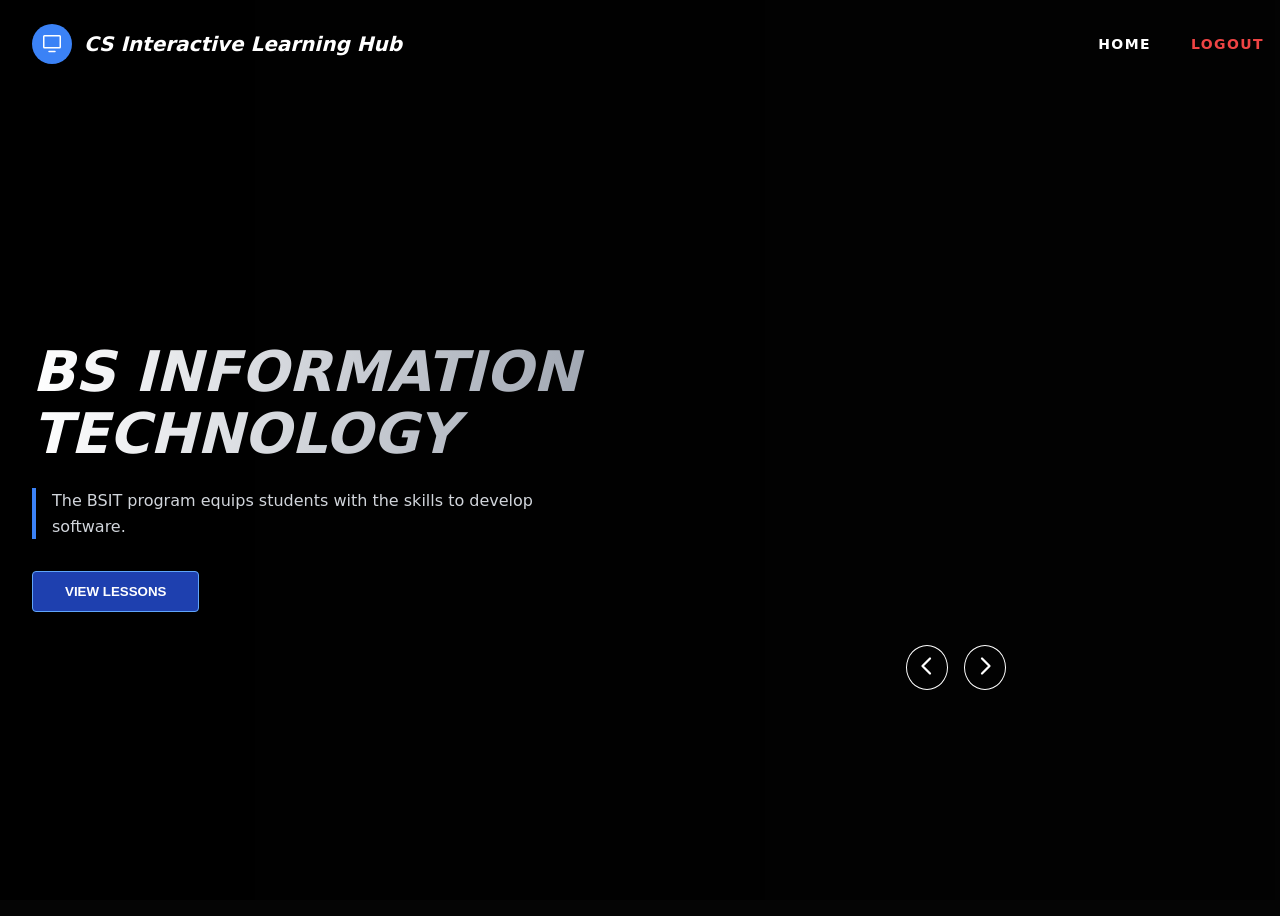
==== WS101_Finals/frontend/Student/index.html @ 3f9e2003 "3rd" ====
<!DOCTYPE html>
<html lang="en">
<head>
    <meta charset="UTF-8">
    <meta name="viewport" content="width=device-width, initial-scale=1.0">
    <title>Student Home</title>
    <link rel="stylesheet" href="css/home.css">
</head>
<body>
<div id="bg-container"><div class="bg-overlay"></div></div>
<nav>
    <div class="max-w-7xl px-6 flex justify-between items-center">
        <div class="flex items-center space-x-3">
            <div class="logo-circle"><svg viewBox="0 0 256 256" class="icon-sm"><path d="M208,32H48A16,16,0,0,0,32,48V160a16,16,0,0,0,16,16H208a16,16,0,0,0,16-16V48A16,16,0,0,0,208,32Zm0,128H48V48H208V160Z" fill="white"/><path d="M160,200H96a8,8,0,0,0,0,16h64a8,8,0,0,0,0-16Z" fill="white"/></svg></div>
            <span class="logo-text">CS Interactive Learning Hub</span>
        </div>
        <div class="nav-links">
            <a href="#" class="nav-link active">Home</a>
            <a href="landing.html" class="nav-link" style="color: #ef4444;">Logout</a>
        </div>
    </div>
</nav>
<main>
    <div class="max-w-7xl w-full px-6 grid-layout">
        <div id="text-content" class="fade-in">
            <h1 id="course-title" class="hero-title">BS INFORMATION<br>TECHNOLOGY</h1>
            <p id="course-desc" class="hero-desc">The BSIT program equips students with the skills to develop software.</p>
            <button id="viewLessonBtn" class="btn-primary">VIEW LESSONS</button>
        </div>
        <div class="card-perspective">
            <div class="card-container" id="card-track"></div>
            <div class="carousel-controls">
                <button id="prevBtn" class="control-btn"><svg viewBox="0 0 256 256"><polyline points="160 208 80 128 160 48" fill="none" stroke="currentColor" stroke-width="24" stroke-linecap="round" stroke-linejoin="round"/></svg></button>
                <button id="nextBtn" class="control-btn"><svg viewBox="0 0 256 256"><polyline points="96 48 176 128 96 208" fill="none" stroke="currentColor" stroke-width="24" stroke-linecap="round" stroke-linejoin="round"/></svg></button>
            </div>
        </div>
    </div>
</main>
<script src="js/home.js"></script>
</body>
</html>
---- WS101_Finals/frontend/Student/css/home.css ----
/* home.css updates */
html {
    scroll-behavior: smooth; /* Makes the jump to "About Us" smooth */
}

body {
    font-family: system-ui, -apple-system, sans-serif;
    background-color: #050505;
    color: white;
    overflow-x: hidden; /* Keep horizontal hidden */
    min-height: 100vh;  /* Allow the page to grow taller than the screen */
    overflow-y: auto;   /* ENABLE VERTICAL SCROLLING */
    display: flex;
    flex-direction: column;
}

/* --- LAYOUT UTILITIES --- */
.w-full { width: 100%; }
.max-w-7xl { max-width: 1280px; margin: 0 auto; }
.px-6 { padding-left: 1.5rem; padding-right: 1.5rem; }
.flex { display: flex; }
.justify-between { justify-content: space-between; }
.items-center { align-items: center; }
.space-x-3 > * + * { margin-left: 0.75rem; }

/* --- NAVBAR --- */
nav { position: absolute; top: 0; width: 100%; z-index: 50; padding-top: 1.5rem; padding-bottom: 1.5rem; }
.logo-circle { width: 2.5rem; height: 2.5rem; background: #3b82f6; border-radius: 50%; display: flex; align-items: center; justify-content: center; }
.logo-text { font-weight: 700; font-size: 1.25rem; font-style: italic; }
.nav-links { display: flex; gap: 2.5rem; }
.nav-link {
    text-decoration: none; color: #d1d5db; text-transform: uppercase;
    font-size: 0.875rem; font-weight: 700; letter-spacing: 0.1em;
    position: relative; transition: color 0.3s;
}
.nav-link:hover, .nav-link.active { color: white; }
.nav-link::after {
    content: ''; position: absolute; width: 0; height: 2px; bottom: -5px; left: 0;
    background-color: white; transition: width 0.3s;
}
.nav-link:hover::after { width: 100%; }

/* --- HERO SECTION --- */
main { flex-grow: 1; display: flex; align-items: center; position: relative; z-index: 10; }
.grid-layout { display: grid; grid-template-columns: 1fr 1fr; gap: 3rem; width: 100%; align-items: center; }
@media (max-width: 768px) { .grid-layout { grid-template-columns: 1fr; text-align: center; } }

.hero-title {
    font-size: 3.5rem; line-height: 1.1; font-weight: 900; font-style: italic;
    text-transform: uppercase; margin-bottom: 1.5rem;
    background: linear-gradient(to right, #fff, #9ca3af);
    -webkit-background-clip: text; -webkit-text-fill-color: transparent;
}
.hero-desc {
    color: #d1d5db; line-height: 1.6; border-left: 4px solid #3b82f6;
    padding-left: 1rem; max-width: 32rem; margin-bottom: 2rem;
}

.btn-primary {
    background-color: #1e40af; color: white; font-weight: 700;
    padding: 0.75rem 2rem; border-radius: 4px; border: 1px solid #60a5fa;
    cursor: pointer; display: inline-flex; align-items: center; gap: 0.5rem;
    transition: transform 0.2s;
}
.btn-primary:hover { transform: scale(1.05); background-color: #1d4ed8; }

/* --- 3D CAROUSEL --- */
.card-perspective { perspective: 1000px; height: 400px; display: flex; justify-content: center; align-items: center; position: relative; }
.card-container { position: relative; width: 100%; height: 100%; display: flex; justify-content: center; align-items: center; }

.course-card {
    position: absolute; width: 280px; height: 280px; border-radius: 20px;
    background-size: cover; background-position: center;
    box-shadow: 0 20px 50px rgba(0,0,0,0.5);
    transition: all 0.6s cubic-bezier(0.25, 0.8, 0.25, 1);
    opacity: 0.6; transform: translateX(100px) scale(0.8) rotateY(-20deg);
    z-index: 10; cursor: pointer; border: 2px solid rgba(255,255,255,0.1);
}
.course-card.active {
    opacity: 1; transform: translateX(0) scale(1.1) rotateY(0); z-index: 20;
    box-shadow: 0 0 30px rgba(59, 130, 246, 0.6); border: 2px solid rgba(255,255,255,0.8);
}
.course-card.prev { transform: translateX(-220px) scale(0.8) rotateY(20deg); opacity: 0.4; filter: blur(2px); z-index: 5; }
.course-card.next { transform: translateX(220px) scale(0.8) rotateY(-20deg); opacity: 0.4; filter: blur(2px); z-index: 5; }
.course-card.hidden-card { opacity: 0; transform: scale(0); pointer-events: none; }

.carousel-controls { position: absolute; bottom: -2rem; display: flex; gap: 1rem; }

/* --- BACKGROUNDS --- */
#bg-container { position: fixed; inset: 0; z-index: -1; }
.bg-slide { position: absolute; inset: 0; background-size: cover; background-position: center; opacity: 0; transition: opacity 1s; }
.bg-slide.active { opacity: 0.4; }
.bg-overlay { position: absolute; inset: 0; background: linear-gradient(to right, rgba(0,0,0,0.9), rgba(0,0,0,0.4)); }

/* --- ICONS --- */
svg { fill: currentColor; }
.icon-sm { width: 1.5rem; height: 1.5rem; }
.icon-xs { width: 1.2rem; height: 1.2rem; }
.control-btn { background: transparent; border: 1px solid #fff; color: #fff; border-radius: 50%; padding: 0.5rem; cursor: pointer; }
.control-btn:hover { background: white; color: black; }
.control-btn svg { width: 1.5rem; height: 1.5rem; }

/* Animations */
.fade-in { transition: opacity 0.3s, transform 0.3s; }
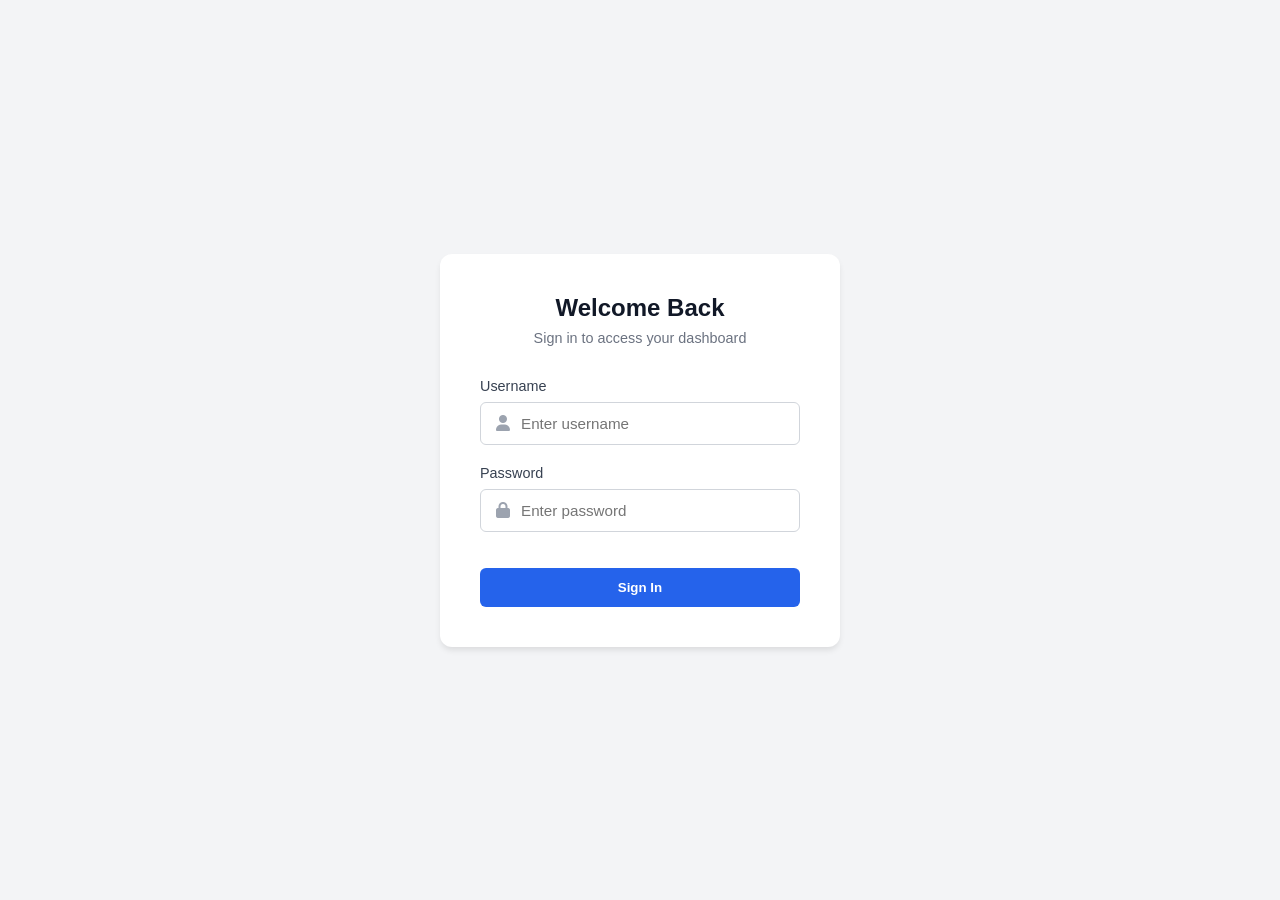
==== commit e33ff717: "7th" ====
--- a/WS101_Finals/frontend/Student/index.html
+++ b/WS101_Finals/frontend/Student/index.html
@@ -3,39 +3,173 @@
 <head>
     <meta charset="UTF-8">
     <meta name="viewport" content="width=device-width, initial-scale=1.0">
-    <title>Student Home</title>
-    <link rel="stylesheet" href="css/home.css">
+    <title>Login - CS Learning Hub</title>
+    <link rel="stylesheet" href="https://cdnjs.cloudflare.com/ajax/libs/font-awesome/6.0.0/css/all.min.css">
+    <style>
+        * { margin: 0; padding: 0; box-sizing: border-box; font-family: 'Segoe UI', sans-serif; }
+        body {
+            background-color: #f3f4f6;
+            height: 100vh;
+            display: flex;
+            align-items: center;
+            justify-content: center;
+        }
+        .login-card {
+            background: white;
+            padding: 2.5rem;
+            border-radius: 12px;
+            width: 100%;
+            max-width: 400px;
+            box-shadow: 0 4px 6px -1px rgba(0, 0, 0, 0.1);
+        }
+        .brand-title {
+            text-align: center;
+            font-size: 1.5rem;
+            font-weight: 800;
+            color: #111827;
+            margin-bottom: 0.5rem;
+        }
+        .brand-subtitle {
+            text-align: center;
+            color: #6b7280;
+            margin-bottom: 2rem;
+            font-size: 0.9rem;
+        }
+        .form-group { margin-bottom: 1.25rem; }
+        .form-group label { display: block; margin-bottom: 0.5rem; color: #374151; font-weight: 500; font-size: 0.9rem; }
+        .input-wrapper { position: relative; }
+        .input-wrapper i {
+            position: absolute;
+            left: 1rem;
+            top: 50%;
+            transform: translateY(-50%);
+            color: #9ca3af;
+        }
+        .form-input {
+            width: 100%;
+            padding: 0.75rem 1rem 0.75rem 2.5rem;
+            border: 1px solid #d1d5db;
+            border-radius: 6px;
+            font-size: 0.95rem;
+            outline: none;
+            transition: border-color 0.2s;
+        }
+        .form-input:focus { border-color: #2563eb; box-shadow: 0 0 0 3px rgba(37, 99, 235, 0.1); }
+
+        .btn-login {
+            width: 100%;
+            padding: 0.75rem;
+            background-color: #2563eb;
+            color: white;
+            border: none;
+            border-radius: 6px;
+            font-weight: 600;
+            cursor: pointer;
+            transition: background-color 0.2s;
+            margin-top: 1rem;
+        }
+        .btn-login:hover { background-color: #1d4ed8; }
+        .btn-login:disabled { background-color: #93c5fd; cursor: not-allowed; }
+
+        .error-msg {
+            background-color: #fee2e2;
+            color: #991b1b;
+            padding: 0.75rem;
+            border-radius: 6px;
+            margin-bottom: 1rem;
+            font-size: 0.9rem;
+            text-align: center;
+            display: none; /* Hidden by default */
+        }
+    </style>
 </head>
 <body>
-<div id="bg-container"><div class="bg-overlay"></div></div>
-<nav>
-    <div class="max-w-7xl px-6 flex justify-between items-center">
-        <div class="flex items-center space-x-3">
-            <div class="logo-circle"><svg viewBox="0 0 256 256" class="icon-sm"><path d="M208,32H48A16,16,0,0,0,32,48V160a16,16,0,0,0,16,16H208a16,16,0,0,0,16-16V48A16,16,0,0,0,208,32Zm0,128H48V48H208V160Z" fill="white"/><path d="M160,200H96a8,8,0,0,0,0,16h64a8,8,0,0,0,0-16Z" fill="white"/></svg></div>
-            <span class="logo-text">CS Interactive Learning Hub</span>
-        </div>
-        <div class="nav-links">
-            <a href="#" class="nav-link active">Home</a>
-            <a href="landing.html" class="nav-link" style="color: #ef4444;">Logout</a>
-        </div>
-    </div>
-</nav>
-<main>
-    <div class="max-w-7xl w-full px-6 grid-layout">
-        <div id="text-content" class="fade-in">
-            <h1 id="course-title" class="hero-title">BS INFORMATION<br>TECHNOLOGY</h1>
-            <p id="course-desc" class="hero-desc">The BSIT program equips students with the skills to develop software.</p>
-            <button id="viewLessonBtn" class="btn-primary">VIEW LESSONS</button>
-        </div>
-        <div class="card-perspective">
-            <div class="card-container" id="card-track"></div>
-            <div class="carousel-controls">
-                <button id="prevBtn" class="control-btn"><svg viewBox="0 0 256 256"><polyline points="160 208 80 128 160 48" fill="none" stroke="currentColor" stroke-width="24" stroke-linecap="round" stroke-linejoin="round"/></svg></button>
-                <button id="nextBtn" class="control-btn"><svg viewBox="0 0 256 256"><polyline points="96 48 176 128 96 208" fill="none" stroke="currentColor" stroke-width="24" stroke-linecap="round" stroke-linejoin="round"/></svg></button>
+
+<div class="login-card">
+    <div class="brand-title">Welcome Back</div>
+    <div class="brand-subtitle">Sign in to access your dashboard</div>
+
+    <div id="errorText" class="error-msg"></div>
+
+    <form id="loginForm">
+        <div class="form-group">
+            <label>Username</label>
+            <div class="input-wrapper">
+                <i class="fa-solid fa-user"></i>
+                <input type="text" id="username" class="form-input" placeholder="Enter username" required>
             </div>
         </div>
-    </div>
-</main>
-<script src="js/home.js"></script>
+
+        <div class="form-group">
+            <label>Password</label>
+            <div class="input-wrapper">
+                <i class="fa-solid fa-lock"></i>
+                <input type="password" id="password" class="form-input" placeholder="Enter password" required>
+            </div>
+        </div>
+
+        <button type="submit" id="loginBtn" class="btn-login">Sign In</button>
+    </form>
+</div>
+
+<script>
+    document.getElementById('loginForm').addEventListener('submit', async function(e) {
+        e.preventDefault(); // 1. STOP PAGE RELOAD
+
+        const usernameIn = document.getElementById('username').value;
+        const passwordIn = document.getElementById('password').value;
+        const errorEl = document.getElementById('errorText');
+        const btn = document.getElementById('loginBtn');
+
+        // Reset UI
+        errorEl.style.display = 'none';
+        btn.innerText = "Signing in...";
+        btn.disabled = true;
+
+        try {
+            // 2. SEND LOGIN REQUEST
+            const response = await fetch('https://new-ed9m.onrender.com/api/auth/login', {
+                method: 'POST',
+                headers: { 'Content-Type': 'application/json' },
+                body: JSON.stringify({ username: usernameIn, password: passwordIn })
+            });
+
+            if (response.ok) {
+                // 3. SUCCESS: SAVE USER
+                const user = await response.json();
+                localStorage.setItem('user', JSON.stringify(user));
+
+                // 4. REDIRECT BASED ON ROLE
+                // NOTE: The '../' moves UP one folder level.
+                if (user.role === 'admin') {
+                    window.location.href = '../Admin/admin.html';
+                }
+                else if (user.role === 'professor') {
+                    window.location.href = '../Teaching_Staff/professor-dashboard.html';
+                }
+                else {
+                    // Student stays in the current folder structure
+                    window.location.href = 'index.html';
+                }
+
+            } else {
+                // 5. FAIL: SHOW ERROR
+                const msg = await response.text();
+                errorEl.innerText = msg || "Invalid username or password";
+                errorEl.style.display = 'block';
+                btn.innerText = "Sign In";
+                btn.disabled = false;
+            }
+
+        } catch (error) {
+            console.error("Login Error:", error);
+            errorEl.innerText = "Cannot connect to server. Is the backend running?";
+            errorEl.style.display = 'block';
+            btn.innerText = "Sign In";
+            btn.disabled = false;
+        }
+    });
+</script>
+
 </body>
-</html>+</html>
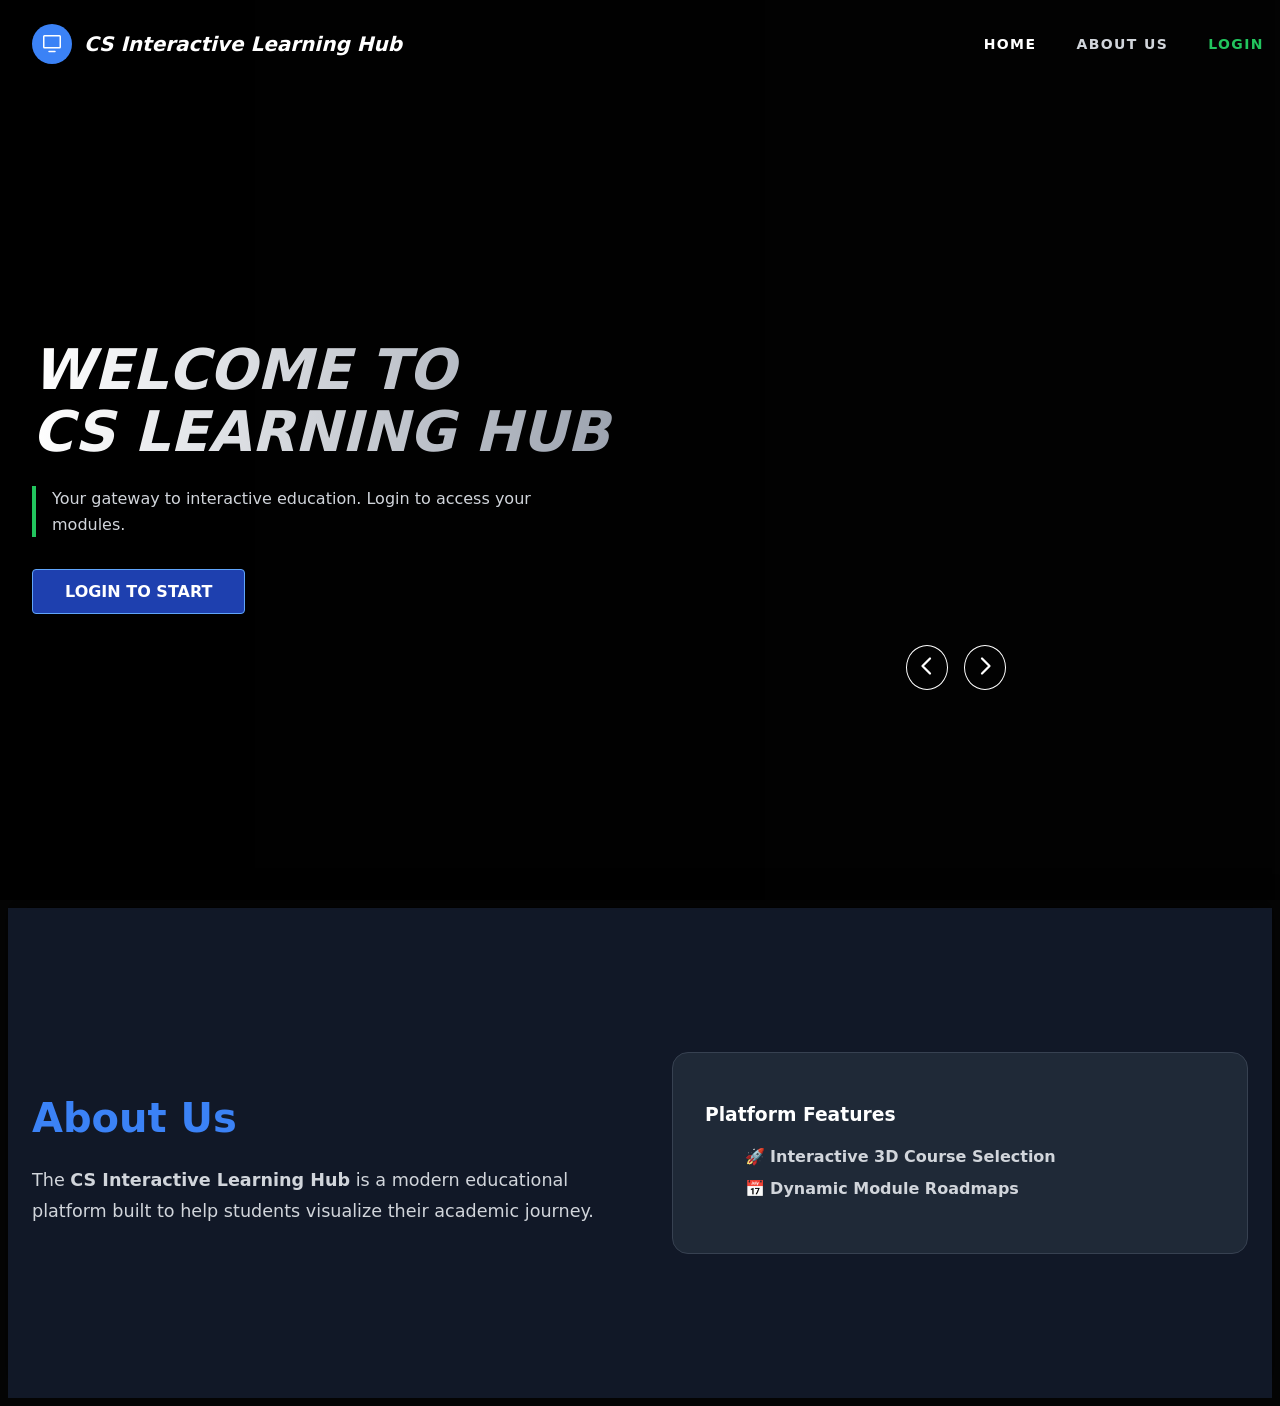
==== commit f6297146: "7th" ====
--- a/WS101_Finals/frontend/Student/index.html
+++ b/WS101_Finals/frontend/Student/index.html
@@ -3,173 +3,91 @@
 <head>
     <meta charset="UTF-8">
     <meta name="viewport" content="width=device-width, initial-scale=1.0">
-    <title>Login - CS Learning Hub</title>
-    <link rel="stylesheet" href="https://cdnjs.cloudflare.com/ajax/libs/font-awesome/6.0.0/css/all.min.css">
+    <title>Welcome - CS Interactive Learning Hub</title>
+    <link rel="stylesheet" href="css/home.css">
     <style>
-        * { margin: 0; padding: 0; box-sizing: border-box; font-family: 'Segoe UI', sans-serif; }
-        body {
-            background-color: #f3f4f6;
-            height: 100vh;
-            display: flex;
-            align-items: center;
-            justify-content: center;
-        }
-        .login-card {
-            background: white;
-            padding: 2.5rem;
-            border-radius: 12px;
-            width: 100%;
-            max-width: 400px;
-            box-shadow: 0 4px 6px -1px rgba(0, 0, 0, 0.1);
-        }
-        .brand-title {
-            text-align: center;
-            font-size: 1.5rem;
-            font-weight: 800;
-            color: #111827;
-            margin-bottom: 0.5rem;
-        }
-        .brand-subtitle {
-            text-align: center;
-            color: #6b7280;
-            margin-bottom: 2rem;
-            font-size: 0.9rem;
-        }
-        .form-group { margin-bottom: 1.25rem; }
-        .form-group label { display: block; margin-bottom: 0.5rem; color: #374151; font-weight: 500; font-size: 0.9rem; }
-        .input-wrapper { position: relative; }
-        .input-wrapper i {
-            position: absolute;
-            left: 1rem;
-            top: 50%;
-            transform: translateY(-50%);
-            color: #9ca3af;
-        }
-        .form-input {
-            width: 100%;
-            padding: 0.75rem 1rem 0.75rem 2.5rem;
-            border: 1px solid #d1d5db;
-            border-radius: 6px;
-            font-size: 0.95rem;
-            outline: none;
-            transition: border-color 0.2s;
-        }
-        .form-input:focus { border-color: #2563eb; box-shadow: 0 0 0 3px rgba(37, 99, 235, 0.1); }
+        /* ... (Keep your existing styles here) ... */
 
-        .btn-login {
-            width: 100%;
-            padding: 0.75rem;
-            background-color: #2563eb;
-            color: white;
-            border: none;
-            border-radius: 6px;
-            font-weight: 600;
-            cursor: pointer;
-            transition: background-color 0.2s;
-            margin-top: 1rem;
-        }
-        .btn-login:hover { background-color: #1d4ed8; }
-        .btn-login:disabled { background-color: #93c5fd; cursor: not-allowed; }
+        .section-container { padding: 4rem 1.5rem; max-width: 1280px; margin: 0 auto; }
+        .about-section { background-color: #111827; width: 100%; padding: 5rem 0; position: relative; z-index: 20; box-shadow: 0 -10px 20px rgba(0,0,0,0.5); }
+        .about-grid { display: grid; grid-template-columns: 1fr 1fr; gap: 4rem; align-items: center; }
+        .about-text h2 { font-size: 2.5rem; margin-bottom: 1.5rem; color: #3b82f6; }
+        .about-text p { line-height: 1.8; color: #d1d5db; margin-bottom: 1rem; font-size: 1.1rem; }
+        footer { text-align: center; padding: 2rem; background: #000; color: #6b7280; font-size: 0.9rem; margin-top: auto; }
+        main { min-height: 100vh; display: flex; align-items: center; position: relative; z-index: 10; }
 
-        .error-msg {
-            background-color: #fee2e2;
-            color: #991b1b;
-            padding: 0.75rem;
-            border-radius: 6px;
-            margin-bottom: 1rem;
-            font-size: 0.9rem;
-            text-align: center;
-            display: none; /* Hidden by default */
-        }
+        /* AUTH MODAL */
+        .auth-modal { display: none; position: fixed; z-index: 1000; left: 0; top: 0; width: 100%; height: 100%; background-color: rgba(0, 0, 0, 0.7); backdrop-filter: blur(5px); align-items: center; justify-content: center; }
+        .auth-box { background: white; padding: 2.5rem; border-radius: 1rem; width: 90%; max-width: 400px; text-align: center; position: relative; animation: popIn 0.3s ease-out; }
+        @keyframes popIn { 0% { transform: scale(0.9); opacity: 0; } 100% { transform: scale(1); opacity: 1; } }
+        .auth-icon { width: 3.5rem; height: 3.5rem; background: #dbeafe; color: #2563eb; border-radius: 50%; display: flex; align-items: center; justify-content: center; margin: 0 auto 1rem; }
+        .auth-icon svg { width: 2rem; height: 2rem; fill: currentColor; }
+        .auth-title { font-size: 1.5rem; font-weight: 800; color: #111827; margin-bottom: 0.5rem; }
+        .auth-desc { color: #6b7280; margin-bottom: 2rem; font-size: 0.95rem; }
+        .auth-btn { display: block; width: 100%; padding: 0.75rem; border-radius: 0.5rem; font-weight: 700; text-decoration: none; margin-bottom: 0.75rem; cursor: pointer; transition: 0.2s; }
+        .btn-login-modal { background-color: #2563eb; color: white; border: none; }
+        .btn-login-modal:hover { background-color: #1d4ed8; }
+        .btn-signup-modal { background-color: white; color: #374151; border: 1px solid #d1d5db; }
+        .btn-signup-modal:hover { background-color: #f3f4f6; }
+        .close-modal-btn { position: absolute; top: 1rem; right: 1rem; background: none; border: none; font-size: 1.5rem; color: #9ca3af; cursor: pointer; }
     </style>
 </head>
 <body>
+<div id="bg-container"><div class="bg-overlay"></div></div>
 
-<div class="login-card">
-    <div class="brand-title">Welcome Back</div>
-    <div class="brand-subtitle">Sign in to access your dashboard</div>
+<nav>
+    <div class="max-w-7xl px-6 flex justify-between items-center">
+        <div class="flex items-center space-x-3">
+            <div class="logo-circle"><svg viewBox="0 0 256 256" class="icon-sm"><path d="M208,32H48A16,16,0,0,0,32,48V160a16,16,0,0,0,16,16H208a16,16,0,0,0,16-16V48A16,16,0,0,0,208,32Zm0,128H48V48H208V160Z" fill="white"/><path d="M160,200H96a8,8,0,0,0,0,16h64a8,8,0,0,0,0-16Z" fill="white"/></svg></div>
+            <span class="logo-text">CS Interactive Learning Hub</span>
+        </div>
+        <div class="nav-links">
+            <a href="#" class="nav-link active">Home</a>
+            <a href="#about" class="nav-link">About us</a>
+            <a href="login.html" class="nav-link" style="color: #22c55e;">Login</a>
+        </div>
+    </div>
+</nav>
 
-    <div id="errorText" class="error-msg"></div>
+<main>
+    <div class="max-w-7xl w-full px-6 grid-layout">
+        <div id="text-content" class="fade-in">
+            <h1 id="course-title" class="hero-title">WELCOME TO<br>CS LEARNING HUB</h1>
+            <p id="course-desc" class="hero-desc" style="border-left-color: #22c55e;">Your gateway to interactive education. Login to access your modules.</p>
 
-    <form id="loginForm">
-        <div class="form-group">
-            <label>Username</label>
-            <div class="input-wrapper">
-                <i class="fa-solid fa-user"></i>
-                <input type="text" id="username" class="form-input" placeholder="Enter username" required>
+            <a href="login.html" class="btn-primary" style="text-decoration: none;">LOGIN TO START</a>
+        </div>
+        <div class="card-perspective">
+            <div class="card-container" id="card-track"></div>
+            <div class="carousel-controls">
+                <button id="prevBtn" class="control-btn"><svg viewBox="0 0 256 256"><polyline points="160 208 80 128 160 48" fill="none" stroke="currentColor" stroke-width="24" stroke-linecap="round" stroke-linejoin="round"/></svg></button>
+                <button id="nextBtn" class="control-btn"><svg viewBox="0 0 256 256"><polyline points="96 48 176 128 96 208" fill="none" stroke="currentColor" stroke-width="24" stroke-linecap="round" stroke-linejoin="round"/></svg></button>
             </div>
         </div>
+    </div>
+</main>
 
-        <div class="form-group">
-            <label>Password</label>
-            <div class="input-wrapper">
-                <i class="fa-solid fa-lock"></i>
-                <input type="password" id="password" class="form-input" placeholder="Enter password" required>
-            </div>
+<section id="about" class="about-section">
+    <div class="section-container">
+        <div class="about-grid">
+            <div class="about-text"><h2>About Us</h2><p>The <strong>CS Interactive Learning Hub</strong> is a modern educational platform built to help students visualize their academic journey.</p></div>
+            <div style="background: #1f2937; padding: 2rem; border-radius: 1rem; border: 1px solid #374151;"><h3 style="color: white; margin-bottom: 1rem;">Platform Features</h3><ul style="color: #d1d5db; line-height: 2; list-style: none;"><li>🚀 <strong>Interactive 3D Course Selection</strong></li><li>📅 <strong>Dynamic Module Roadmaps</strong></li></ul></div>
         </div>
+    </div>
+</section>
 
-        <button type="submit" id="loginBtn" class="btn-login">Sign In</button>
-    </form>
+<div id="authModal" class="auth-modal">
+    <div class="auth-box">
+        <button class="close-modal-btn" onclick="document.getElementById('authModal').style.display='none'">×</button>
+        <div class="auth-icon"><svg viewBox="0 0 256 256"><path d="M208,80H176V56a48,48,0,0,0-96,0V80H48A16,16,0,0,0,32,96V208a16,16,0,0,0,16,16H208a16,16,0,0,0,16-16V96A16,16,0,0,0,208,80Zm-80,84a12,12,0,1,1,12-12A12,12,0,0,1,128,164Zm40-84H88V56a40,40,0,0,1,80,0Z"/></svg></div>
+        <h3 class="auth-title">Unlock this Course</h3>
+        <p class="auth-desc">Please Log in or Sign up to view.</p>
+        <a href="login.html" class="auth-btn btn-login-modal">Log In</a>
+        <a href="login.html" class="auth-btn btn-signup-modal">Sign Up</a>
+    </div>
 </div>
 
-<script>
-    document.getElementById('loginForm').addEventListener('submit', async function(e) {
-        e.preventDefault(); // 1. STOP PAGE RELOAD
-
-        const usernameIn = document.getElementById('username').value;
-        const passwordIn = document.getElementById('password').value;
-        const errorEl = document.getElementById('errorText');
-        const btn = document.getElementById('loginBtn');
-
-        // Reset UI
-        errorEl.style.display = 'none';
-        btn.innerText = "Signing in...";
-        btn.disabled = true;
-
-        try {
-            // 2. SEND LOGIN REQUEST
-            const response = await fetch('https://new-ed9m.onrender.com/api/auth/login', {
-                method: 'POST',
-                headers: { 'Content-Type': 'application/json' },
-                body: JSON.stringify({ username: usernameIn, password: passwordIn })
-            });
-
-            if (response.ok) {
-                // 3. SUCCESS: SAVE USER
-                const user = await response.json();
-                localStorage.setItem('user', JSON.stringify(user));
-
-                // 4. REDIRECT BASED ON ROLE
-                // NOTE: The '../' moves UP one folder level.
-                if (user.role === 'admin') {
-                    window.location.href = '../Admin/admin.html';
-                }
-                else if (user.role === 'professor') {
-                    window.location.href = '../Teaching_Staff/professor-dashboard.html';
-                }
-                else {
-                    // Student stays in the current folder structure
-                    window.location.href = 'index.html';
-                }
-
-            } else {
-                // 5. FAIL: SHOW ERROR
-                const msg = await response.text();
-                errorEl.innerText = msg || "Invalid username or password";
-                errorEl.style.display = 'block';
-                btn.innerText = "Sign In";
-                btn.disabled = false;
-            }
-
-        } catch (error) {
-            console.error("Login Error:", error);
-            errorEl.innerText = "Cannot connect to server. Is the backend running?";
-            errorEl.style.display = 'block';
-            btn.innerText = "Sign In";
-            btn.disabled = false;
-        }
-    });
-</script>
-
+<script src="js/home.js"></script>
+<script>window.onclick = function(e) { if(e.target == document.getElementById('authModal')) document.getElementById('authModal').style.display='none'; }</script>
 </body>
-</html>
+</html>
--- a/WS101_Finals/frontend/Student/css/home.css
+++ b/WS101_Finals/frontend/Student/css/home.css
@@ -0,0 +1,104 @@
+/* home.css updates */
+html {
+    scroll-behavior: smooth; /* Makes the jump to "About Us" smooth */
+}
+
+body {
+    font-family: system-ui, -apple-system, sans-serif;
+    background-color: #050505;
+    color: white;
+    overflow-x: hidden; /* Keep horizontal hidden */
+    min-height: 100vh;  /* Allow the page to grow taller than the screen */
+    overflow-y: auto;   /* ENABLE VERTICAL SCROLLING */
+    display: flex;
+    flex-direction: column;
+}
+
+/* --- LAYOUT UTILITIES --- */
+.w-full { width: 100%; }
+.max-w-7xl { max-width: 1280px; margin: 0 auto; }
+.px-6 { padding-left: 1.5rem; padding-right: 1.5rem; }
+.flex { display: flex; }
+.justify-between { justify-content: space-between; }
+.items-center { align-items: center; }
+.space-x-3 > * + * { margin-left: 0.75rem; }
+
+/* --- NAVBAR --- */
+nav { position: absolute; top: 0; width: 100%; z-index: 50; padding-top: 1.5rem; padding-bottom: 1.5rem; }
+.logo-circle { width: 2.5rem; height: 2.5rem; background: #3b82f6; border-radius: 50%; display: flex; align-items: center; justify-content: center; }
+.logo-text { font-weight: 700; font-size: 1.25rem; font-style: italic; }
+.nav-links { display: flex; gap: 2.5rem; }
+.nav-link {
+    text-decoration: none; color: #d1d5db; text-transform: uppercase;
+    font-size: 0.875rem; font-weight: 700; letter-spacing: 0.1em;
+    position: relative; transition: color 0.3s;
+}
+.nav-link:hover, .nav-link.active { color: white; }
+.nav-link::after {
+    content: ''; position: absolute; width: 0; height: 2px; bottom: -5px; left: 0;
+    background-color: white; transition: width 0.3s;
+}
+.nav-link:hover::after { width: 100%; }
+
+/* --- HERO SECTION --- */
+main { flex-grow: 1; display: flex; align-items: center; position: relative; z-index: 10; }
+.grid-layout { display: grid; grid-template-columns: 1fr 1fr; gap: 3rem; width: 100%; align-items: center; }
+@media (max-width: 768px) { .grid-layout { grid-template-columns: 1fr; text-align: center; } }
+
+.hero-title {
+    font-size: 3.5rem; line-height: 1.1; font-weight: 900; font-style: italic;
+    text-transform: uppercase; margin-bottom: 1.5rem;
+    background: linear-gradient(to right, #fff, #9ca3af);
+    -webkit-background-clip: text; -webkit-text-fill-color: transparent;
+}
+.hero-desc {
+    color: #d1d5db; line-height: 1.6; border-left: 4px solid #3b82f6;
+    padding-left: 1rem; max-width: 32rem; margin-bottom: 2rem;
+}
+
+.btn-primary {
+    background-color: #1e40af; color: white; font-weight: 700;
+    padding: 0.75rem 2rem; border-radius: 4px; border: 1px solid #60a5fa;
+    cursor: pointer; display: inline-flex; align-items: center; gap: 0.5rem;
+    transition: transform 0.2s;
+}
+.btn-primary:hover { transform: scale(1.05); background-color: #1d4ed8; }
+
+/* --- 3D CAROUSEL --- */
+.card-perspective { perspective: 1000px; height: 400px; display: flex; justify-content: center; align-items: center; position: relative; }
+.card-container { position: relative; width: 100%; height: 100%; display: flex; justify-content: center; align-items: center; }
+
+.course-card {
+    position: absolute; width: 280px; height: 280px; border-radius: 20px;
+    background-size: cover; background-position: center;
+    box-shadow: 0 20px 50px rgba(0,0,0,0.5);
+    transition: all 0.6s cubic-bezier(0.25, 0.8, 0.25, 1);
+    opacity: 0.6; transform: translateX(100px) scale(0.8) rotateY(-20deg);
+    z-index: 10; cursor: pointer; border: 2px solid rgba(255,255,255,0.1);
+}
+.course-card.active {
+    opacity: 1; transform: translateX(0) scale(1.1) rotateY(0); z-index: 20;
+    box-shadow: 0 0 30px rgba(59, 130, 246, 0.6); border: 2px solid rgba(255,255,255,0.8);
+}
+.course-card.prev { transform: translateX(-220px) scale(0.8) rotateY(20deg); opacity: 0.4; filter: blur(2px); z-index: 5; }
+.course-card.next { transform: translateX(220px) scale(0.8) rotateY(-20deg); opacity: 0.4; filter: blur(2px); z-index: 5; }
+.course-card.hidden-card { opacity: 0; transform: scale(0); pointer-events: none; }
+
+.carousel-controls { position: absolute; bottom: -2rem; display: flex; gap: 1rem; }
+
+/* --- BACKGROUNDS --- */
+#bg-container { position: fixed; inset: 0; z-index: -1; }
+.bg-slide { position: absolute; inset: 0; background-size: cover; background-position: center; opacity: 0; transition: opacity 1s; }
+.bg-slide.active { opacity: 0.4; }
+.bg-overlay { position: absolute; inset: 0; background: linear-gradient(to right, rgba(0,0,0,0.9), rgba(0,0,0,0.4)); }
+
+/* --- ICONS --- */
+svg { fill: currentColor; }
+.icon-sm { width: 1.5rem; height: 1.5rem; }
+.icon-xs { width: 1.2rem; height: 1.2rem; }
+.control-btn { background: transparent; border: 1px solid #fff; color: #fff; border-radius: 50%; padding: 0.5rem; cursor: pointer; }
+.control-btn:hover { background: white; color: black; }
+.control-btn svg { width: 1.5rem; height: 1.5rem; }
+
+/* Animations */
+.fade-in { transition: opacity 0.3s, transform 0.3s; }
